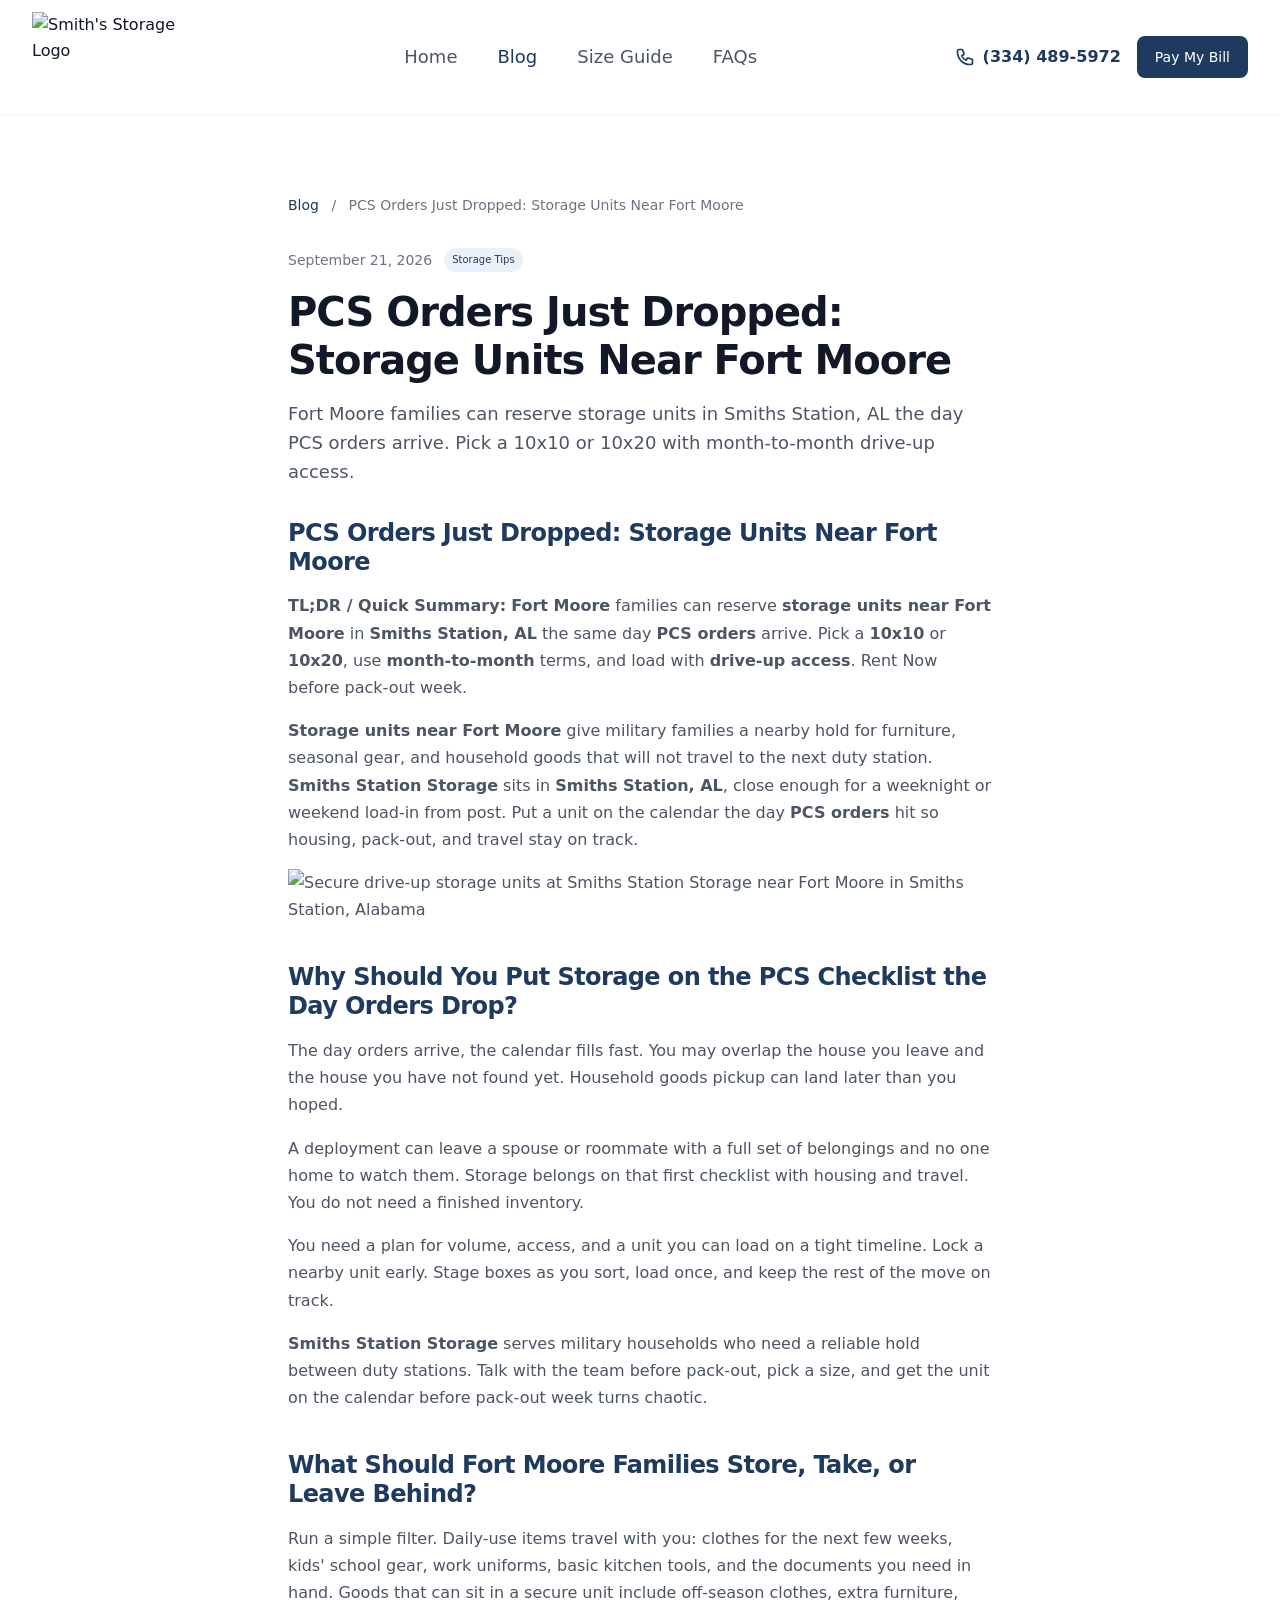
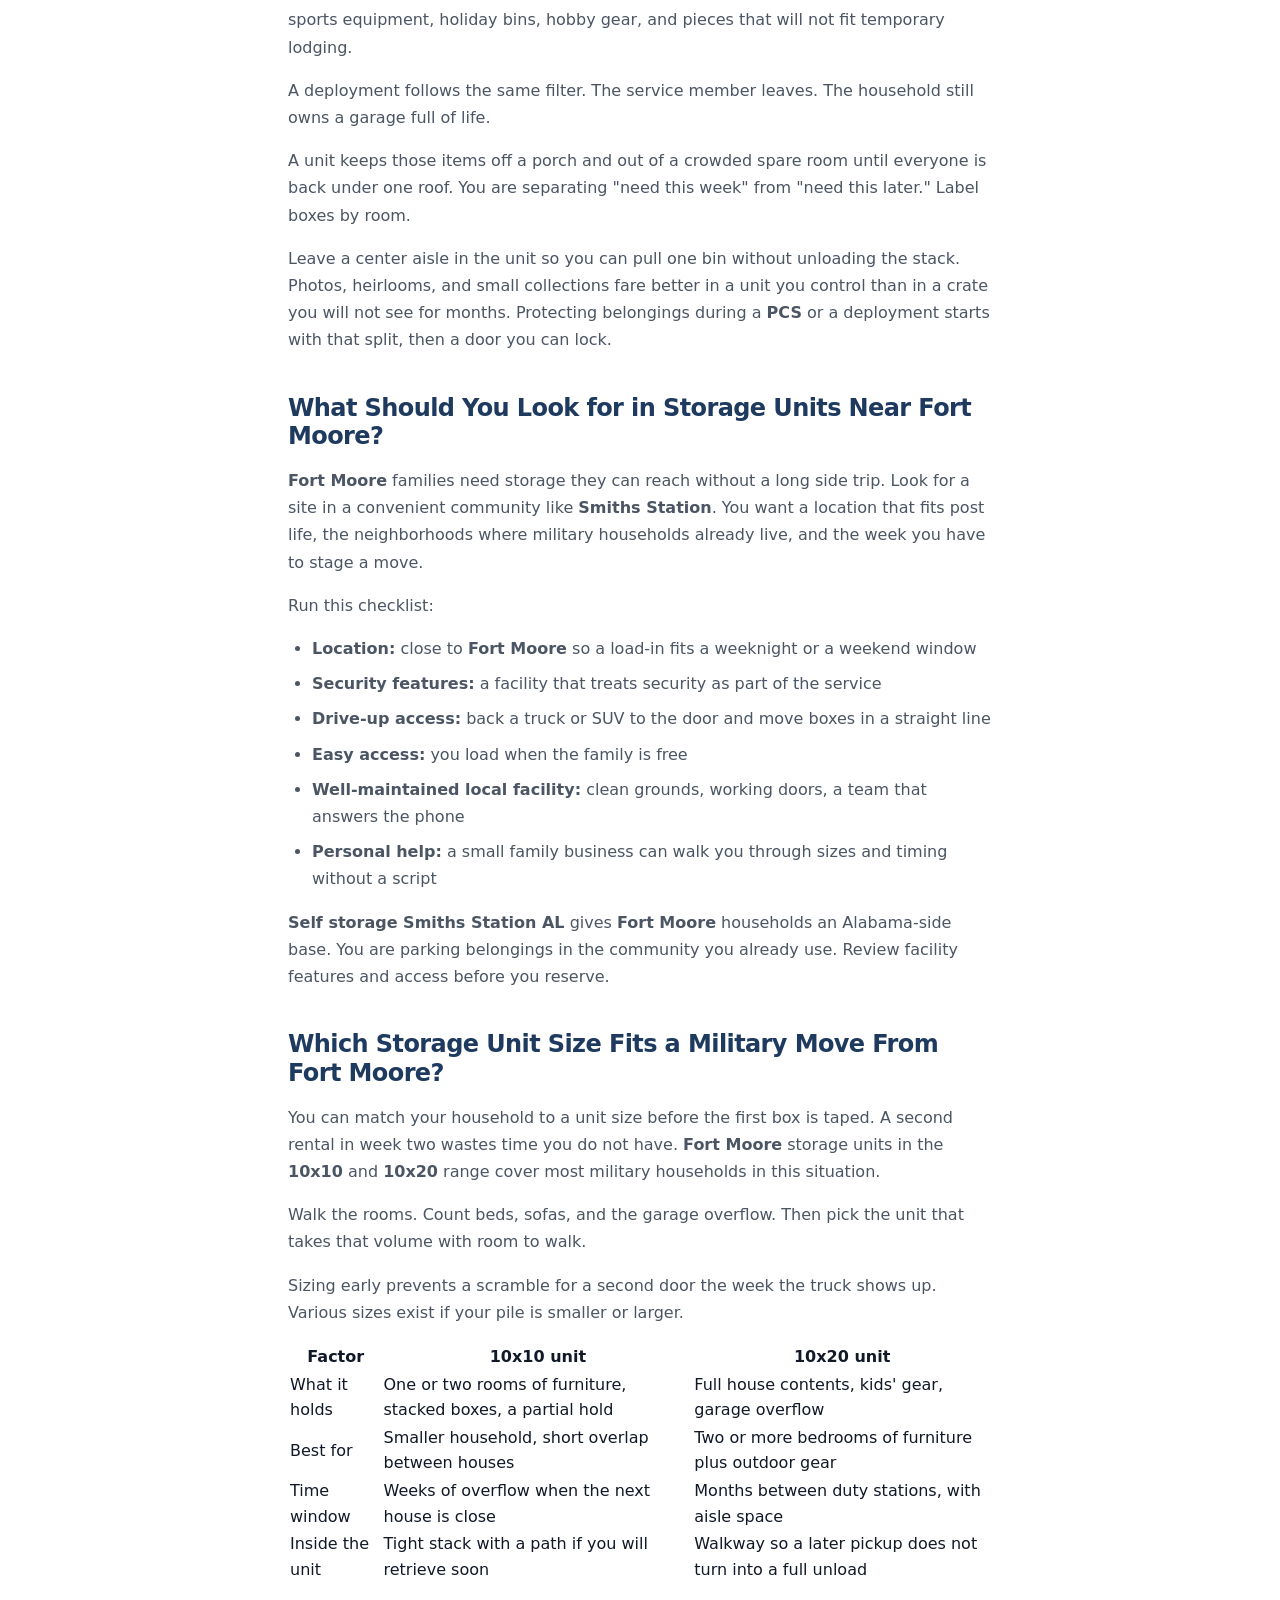
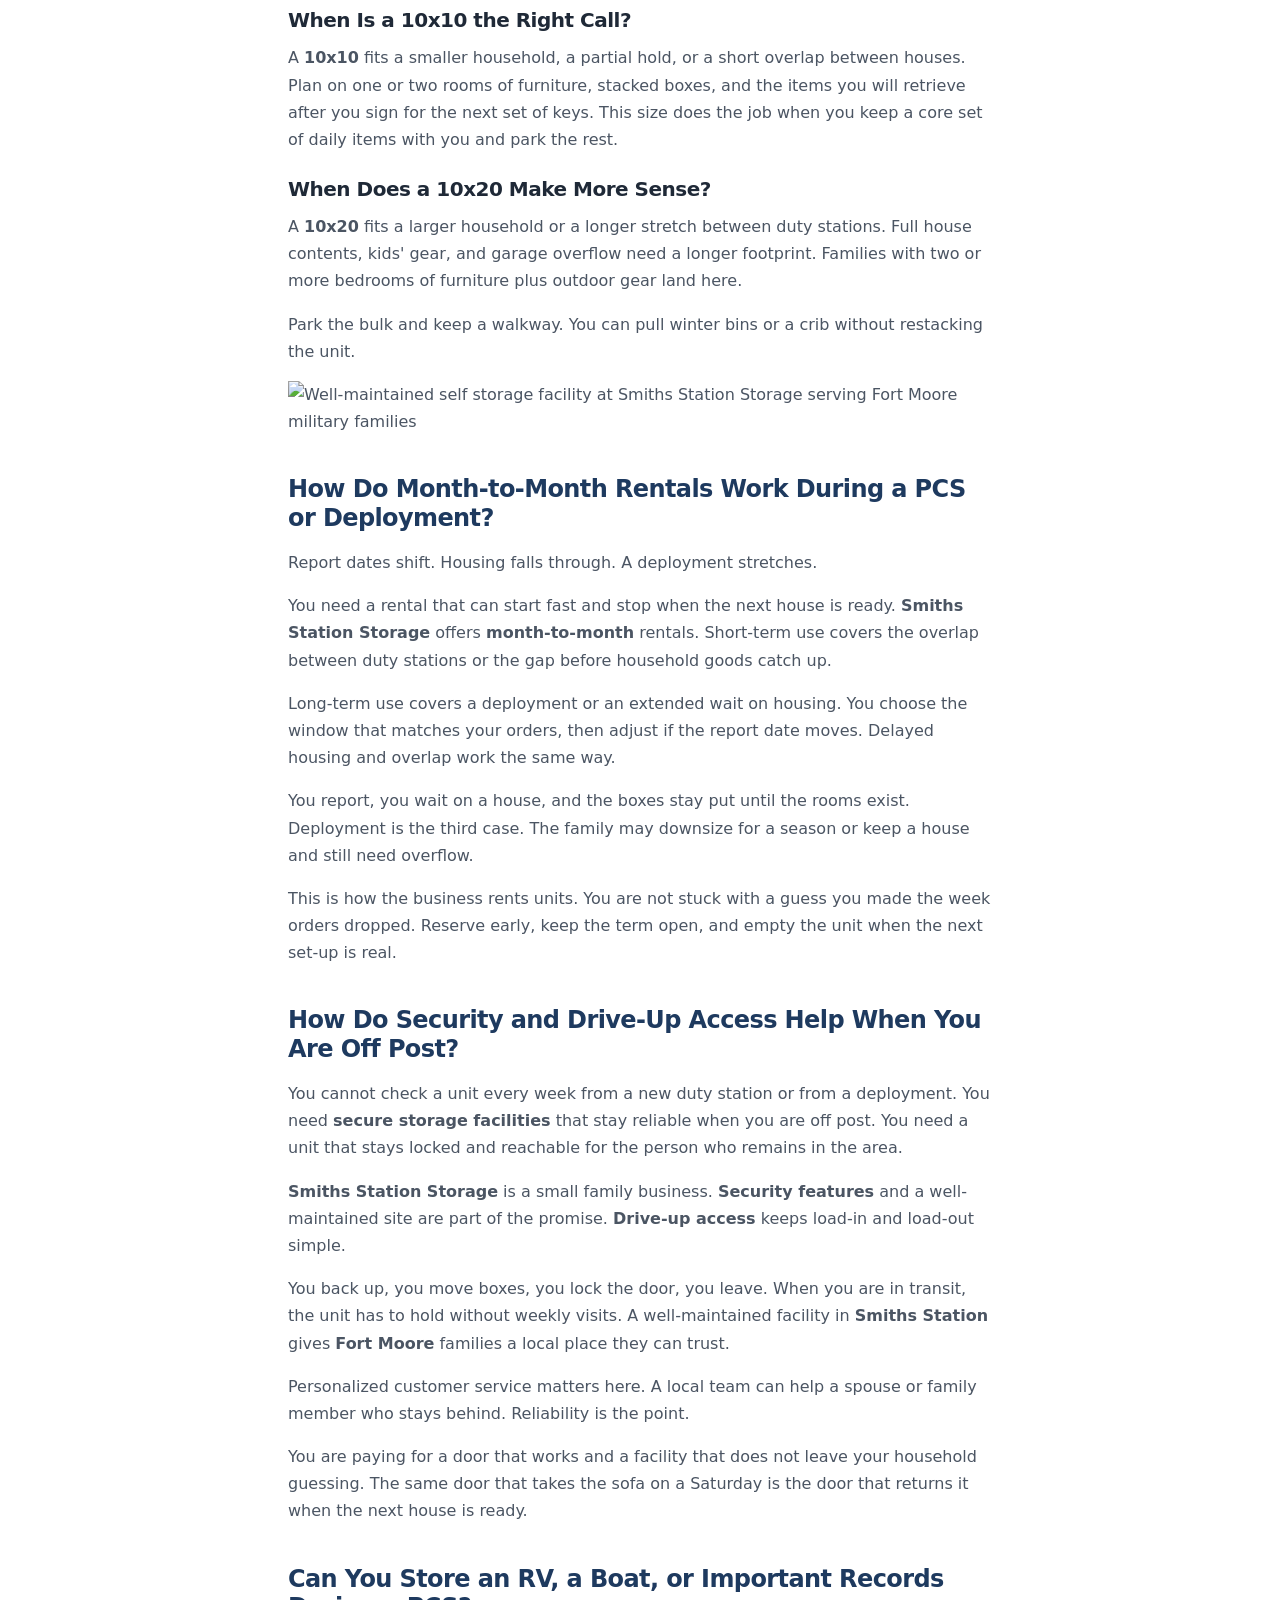
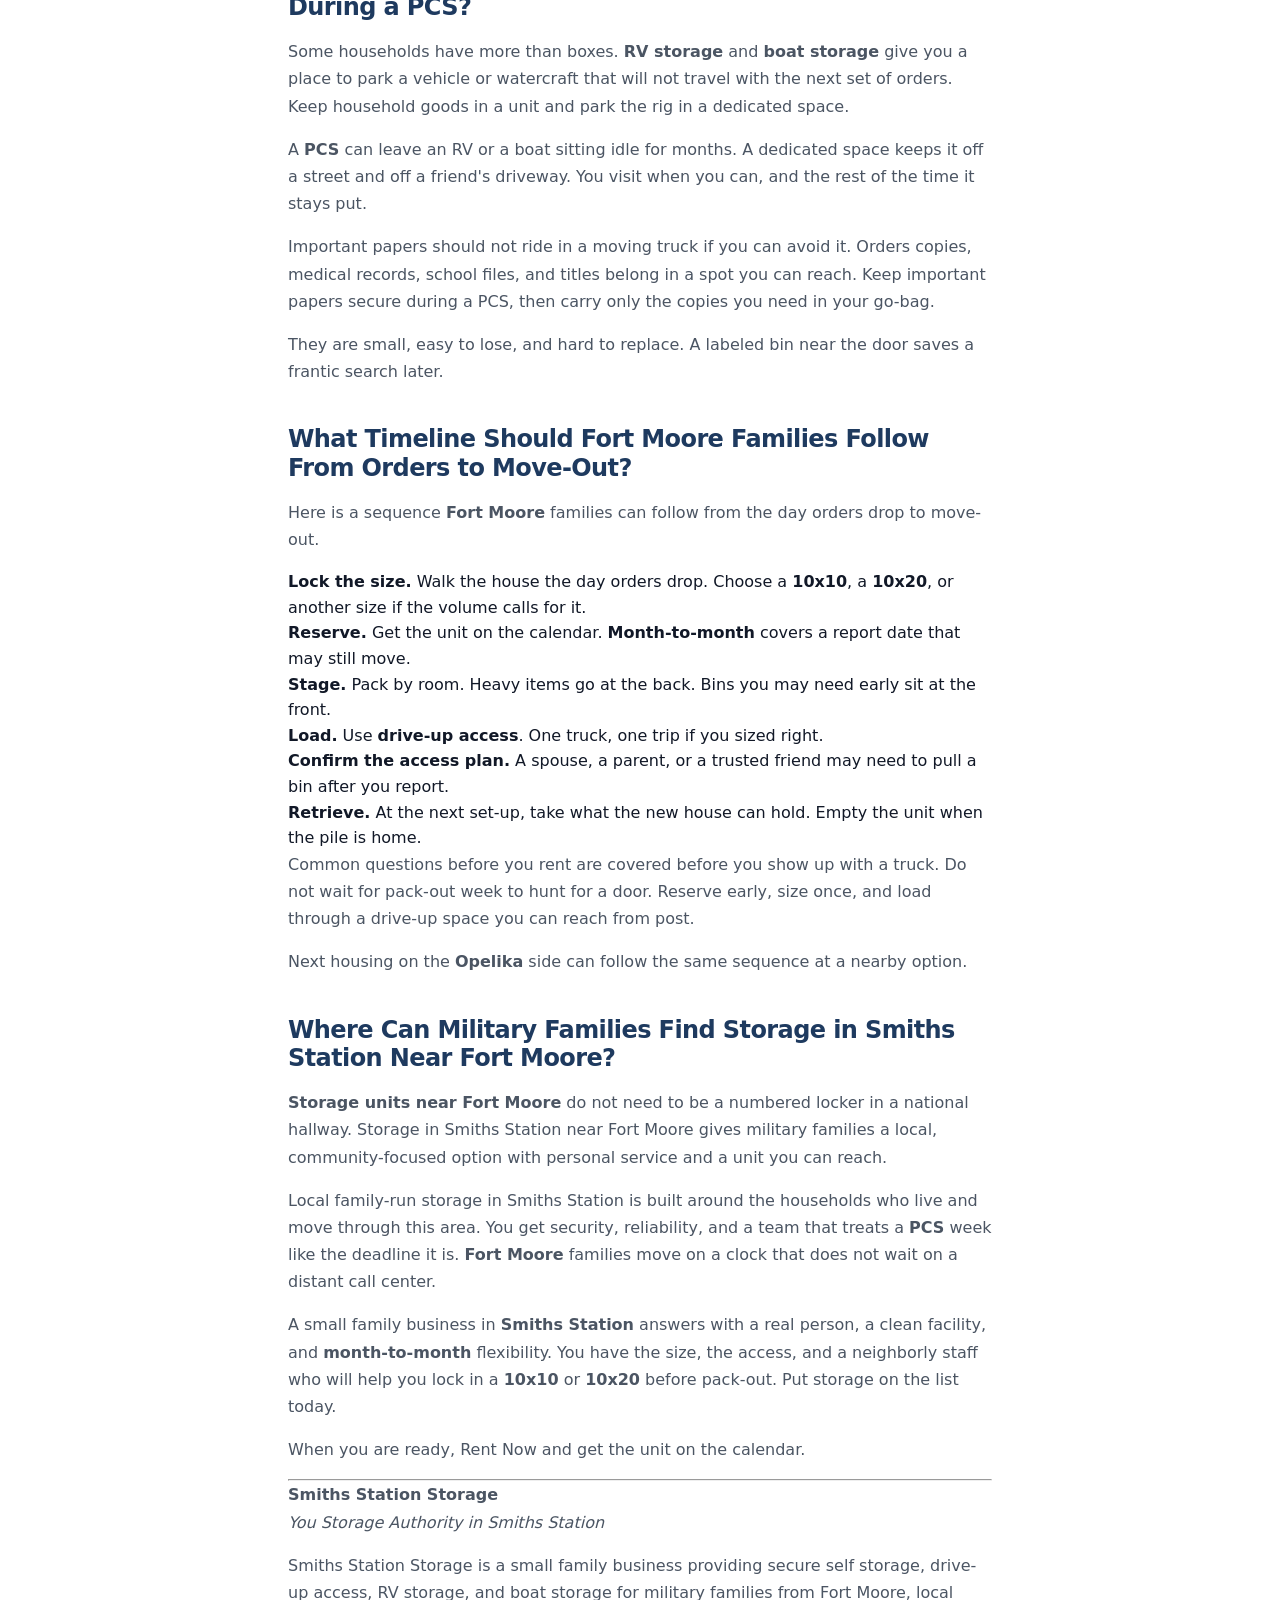
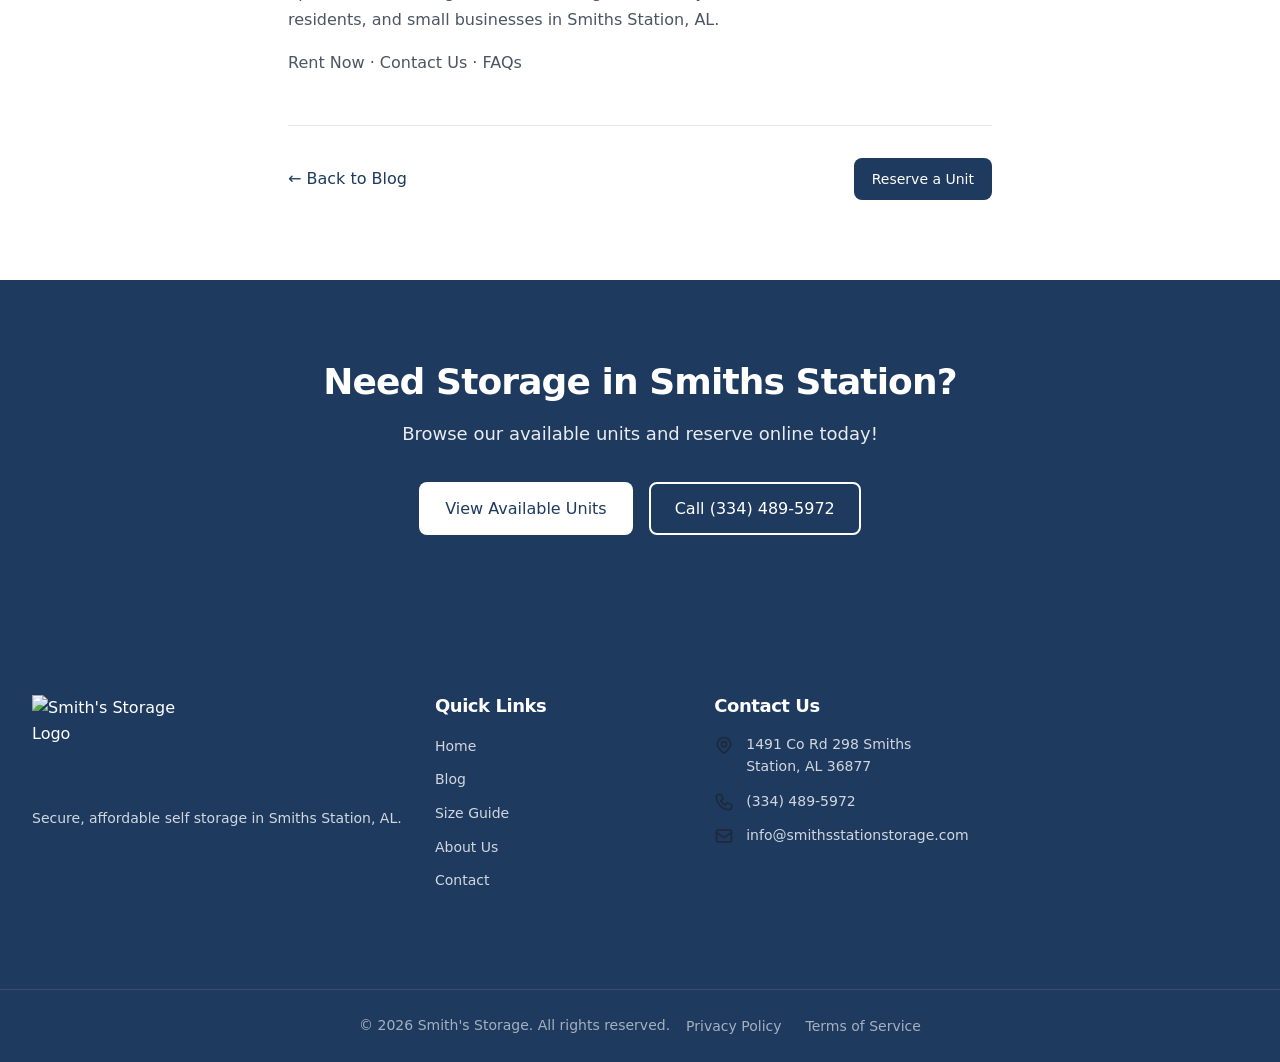
==== posts/2026-09-21-pcs-orders-storage-units-near-fort-moore.html @ 0e480446 "Add new post: PCS Orders Just Dropped: Storage Units Near Fort Moore" ====
<!DOCTYPE html>
<html lang="en">
<head>
  <meta charset="UTF-8">
  <meta name="viewport" content="width=device-width, initial-scale=1.0">

  <!-- Google Tag Manager -->
  <script>(function(w,d,s,l,i){w[l]=w[l]||[];w[l].push({'gtm.start':
  new Date().getTime(),event:'gtm.js'});var f=d.getElementsByTagName(s)[0],
  j=d.createElement(s),dl=l!='dataLayer'?'&l='+l:'';j.async=true;j.src=
  'https://www.googletagmanager.com/gtm.js?id='+i+dl;f.parentNode.insertBefore(j,f);
  })(window,document,'script','dataLayer','GTM-K75KJZG6');</script>

  <!-- SEO Meta Tags -->
  <!-- REPLACE: PCS Orders Just Dropped: Storage Units Near Fort Moore, POST_DATE, Fort Moore families can reserve storage units in Smiths Station, AL the day PCS orders arrive. Pick a 10x10 or 10x20 with month-to-month drive-up access., 2026-09-21-pcs-orders-storage-units-near-fort-moore -->
  <title>PCS Orders Just Dropped: Storage Units Near Fort Moore | Smith's Storage Blog</title>
  <meta name="description" content="Fort Moore families can reserve storage units in Smiths Station, AL the day PCS orders arrive. Pick a 10x10 or 10x20 with month-to-month drive-up access.">
  <meta name="robots" content="index, follow">
  <link rel="canonical" href="https://blog.smithsstationstorage.com/posts/2026-09-21-pcs-orders-storage-units-near-fort-moore.html">

  <!-- Open Graph -->
  <meta property="og:title" content="PCS Orders Just Dropped: Storage Units Near Fort Moore | Smith's Storage Blog">
  <meta property="og:description" content="Fort Moore families can reserve storage units in Smiths Station, AL the day PCS orders arrive. Pick a 10x10 or 10x20 with month-to-month drive-up access.">
  <meta property="og:image" content="https://smithsstationstorage.com/images/logo.webp">
  <meta property="og:url" content="https://blog.smithsstationstorage.com/posts/2026-09-21-pcs-orders-storage-units-near-fort-moore.html">
  <meta property="og:type" content="article">
  <meta property="article:published_time" content="2026-09-21">

  <!-- RSS Feed -->
  <link rel="alternate" type="application/rss+xml" title="Smith's Storage Blog" href="/rss.xml">

  <!-- Favicon -->
  <link rel="icon" type="image/png" href="https://smithsstationstorage.com/images/logo.webp">

  <!-- Stylesheet -->
  <link rel="stylesheet" href="/css/styles.css">

  <!-- Article Schema -->
  <script type="application/ld+json">
  {
    "@context": "https://schema.org",
    "@type": "BlogPosting",
    "headline": "PCS Orders Just Dropped: Storage Units Near Fort Moore",
    "description": "Fort Moore families can reserve storage units in Smiths Station, AL the day PCS orders arrive. Pick a 10x10 or 10x20 with month-to-month drive-up access.",
    "datePublished": "2026-09-21",
    "author": {
      "@type": "Organization",
      "name": "Smith's Storage"
    },
    "publisher": {
      "@type": "Organization",
      "name": "Smith's Storage",
      "logo": {
        "@type": "ImageObject",
        "url": "https://smithsstationstorage.com/images/logo.webp"
      }
    },
    "mainEntityOfPage": {
      "@type": "WebPage",
      "@id": "https://blog.smithsstationstorage.com/posts/2026-09-21-pcs-orders-storage-units-near-fort-moore.html"
    }
  }
  </script>
</head>
<body>
<!-- Google Tag Manager (noscript) -->
<noscript><iframe src="https://www.googletagmanager.com/ns.html?id=GTM-K75KJZG6" height="0" width="0" style="display:none;visibility:hidden"></iframe></noscript>

<!-- HEADER -->
<header class="wss-header">
  <nav class="wss-container">
    <div class="wss-header__inner">
      <a href="https://smithsstationstorage.com/"><img src="https://smithsstationstorage.com/images/logo.webp" alt="Smith's Storage Logo" class="wss-header__logo" width="200" height="103"></a>
      <div class="wss-header__nav">
        <a href="https://smithsstationstorage.com/" class="wss-header__nav-link">Home</a>
        <a href="/" class="wss-header__nav-link wss-header__nav-link--active">Blog</a>
        <a href="https://smithsstationstorage.com/size-guide.html" class="wss-header__nav-link">Size Guide</a>
        <a href="https://smithsstationstorage.com/faqs.html" class="wss-header__nav-link">FAQs</a>
      </div>
      <div class="wss-header__actions">
        <a href="tel:13344895972" class="wss-header__phone">
          <svg class="wss-header__phone-icon" fill="none" stroke="currentColor" viewBox="0 0 24 24"><path stroke-linecap="round" stroke-linejoin="round" stroke-width="2" d="M3 5a2 2 0 012-2h3.28a1 1 0 01.948.684l1.498 4.493a1 1 0 01-.502 1.21l-2.257 1.13a11.042 11.042 0 005.516 5.516l1.13-2.257a1 1 0 011.21-.502l4.493 1.498a1 1 0 01.684.949V19a2 2 0 01-2 2h-1C9.716 21 3 14.284 3 6V5z"/></svg>
          <span class="wss-header__phone-text">(334) 489-5972</span>
        </a>
        <a href="https://rental-center.storedge.com/?companyId=405c01c2-7dac-4c7d-843f-357634918b9c&facilityId=3e8d7edc-9e44-4110-b286-3bd07c18e074#/login" target="_blank" rel="noopener noreferrer" class="wss-btn wss-btn--primary wss-btn--sm">Pay My Bill</a>
        <button type="button" class="wss-header__menu-toggle" aria-label="Open menu" data-menu-toggle>
          <svg class="wss-header__menu-icon" fill="none" stroke="currentColor" viewBox="0 0 24 24"><path stroke-linecap="round" stroke-linejoin="round" stroke-width="2" d="M4 6h16M4 12h16M4 18h16"/></svg>
        </button>
      </div>
    </div>
    <div class="wss-header__mobile-menu" id="mobile-menu">
      <div class="wss-header__mobile-nav">
        <a href="https://smithsstationstorage.com/" class="wss-header__mobile-link">Home</a>
        <a href="/" class="wss-header__mobile-link wss-header__mobile-link--active">Blog</a>
        <a href="https://smithsstationstorage.com/size-guide.html" class="wss-header__mobile-link">Size Guide</a>
        <a href="https://smithsstationstorage.com/faqs.html" class="wss-header__mobile-link">FAQs</a>
      </div>
    </div>
  </nav>
</header>

<main>
  <!-- BLOG POST -->
  <article class="wss-section wss-section--white">
    <div class="wss-container" style="max-width: 48rem;">

      <!-- Breadcrumb -->
      <nav style="margin-bottom: 2rem; font-size: var(--wss-text-sm); color: var(--wss-gray-500);">
        <a href="/" style="color: var(--wss-primary); text-decoration: none;">Blog</a>
        <span style="margin: 0 0.5rem;">/</span>
        <span>PCS Orders Just Dropped: Storage Units Near Fort Moore</span>
      </nav>

      <!-- Post Header -->
      <header style="margin-bottom: 2rem;">
        <div style="display: flex; align-items: center; gap: 0.75rem; margin-bottom: 1rem;">
          <time datetime="2026-09-21" style="font-size: var(--wss-text-sm); color: var(--wss-gray-500);">September 21, 2026</time>
          <span style="font-size: 0.625rem; background: var(--wss-primary-50); color: var(--wss-primary); padding: 0.25rem 0.5rem; border-radius: 9999px; font-weight: 500;">Storage Tips</span>
        </div>
        <h1 style="font-size: clamp(1.75rem, 4vw, 2.5rem); font-weight: 700; line-height: 1.2; margin-bottom: 1rem;">PCS Orders Just Dropped: Storage Units Near Fort Moore</h1>
        <p style="font-size: var(--wss-text-lg); color: var(--wss-gray-600); line-height: 1.6;">Fort Moore families can reserve storage units in Smiths Station, AL the day PCS orders arrive. Pick a 10x10 or 10x20 with month-to-month drive-up access.</p>
      </header>

      <!-- Post Content -->
      <div class="wss-legal-content">
        <h2 id="pcs-orders-just-dropped-storage-units-near-fort-moore">PCS Orders Just Dropped: Storage Units Near Fort Moore</h2>
<blockquote>
<p><strong>TL;DR / Quick Summary:</strong> <strong>Fort Moore</strong> families can reserve <strong>storage units near Fort Moore</strong> in <strong>Smiths Station, AL</strong> the same day <strong>PCS orders</strong> arrive. Pick a <strong>10x10</strong> or <strong>10x20</strong>, use <strong>month-to-month</strong> terms, and load with <strong>drive-up access</strong>. <a href="https://smithsstationstorage.com/">Rent Now</a> before pack-out week.</p>
</blockquote>
<p><strong>Storage units near Fort Moore</strong> give military families a nearby hold for furniture, seasonal gear, and household goods that will not travel to the next duty station. <strong><a href="https://smithsstationstorage.com/">Smiths Station Storage</a></strong> sits in <strong>Smiths Station, AL</strong>, close enough for a weeknight or weekend load-in from post. Put a unit on the calendar the day <strong>PCS orders</strong> hit so housing, pack-out, and travel stay on track.</p>
<p><img alt="Secure drive-up storage units at Smiths Station Storage near Fort Moore in Smiths Station, Alabama" src="https://bvhphayjhdpbkckrevai.supabase.co/storage/v1/object/public/facility-photos-smith-station-storage/bf19835c-6b0a-4a61-bc74-0463f88d26f0.jpg" /></p>
<h2 id="why-should-you-put-storage-on-the-pcs-checklist-the-day-orders-drop">Why Should You Put Storage on the PCS Checklist the Day Orders Drop?</h2>
<p>The day orders arrive, the calendar fills fast. You may overlap the house you leave and the house you have not found yet. Household goods pickup can land later than you hoped.</p>
<p>A deployment can leave a spouse or roommate with a full set of belongings and no one home to watch them. Storage belongs on that first checklist with housing and travel. You do not need a finished inventory.</p>
<p>You need a plan for volume, access, and a unit you can load on a tight timeline. Lock a nearby unit early. Stage boxes as you sort, load once, and keep the rest of the move on track.</p>
<p><strong>Smiths Station Storage</strong> serves military households who need a reliable hold between duty stations. <a href="https://smithsstationstorage.com/contact">Talk with the team before pack-out</a>, pick a size, and get the unit on the calendar before pack-out week turns chaotic.</p>
<h2 id="what-should-fort-moore-families-store-take-or-leave-behind">What Should Fort Moore Families Store, Take, or Leave Behind?</h2>
<p>Run a simple filter. Daily-use items travel with you: clothes for the next few weeks, kids' school gear, work uniforms, basic kitchen tools, and the documents you need in hand. Goods that can sit in a secure unit include off-season clothes, extra furniture, sports equipment, holiday bins, hobby gear, and pieces that will not fit temporary lodging.</p>
<p>A deployment follows the same filter. The service member leaves. The household still owns a garage full of life.</p>
<p>A unit keeps those items off a porch and out of a crowded spare room until everyone is back under one roof. You are separating "need this week" from "need this later." Label boxes by room.</p>
<p>Leave a center aisle in the unit so you can pull one bin without unloading the stack. Photos, heirlooms, and small collections fare better in a unit you control than in a crate you will not see for months. Protecting belongings during a <strong>PCS</strong> or a deployment starts with that split, then a door you can lock.</p>
<h2 id="what-should-you-look-for-in-storage-units-near-fort-moore">What Should You Look for in Storage Units Near Fort Moore?</h2>
<p><strong>Fort Moore</strong> families need storage they can reach without a long side trip. Look for a site in a convenient community like <strong>Smiths Station</strong>. You want a location that fits post life, the neighborhoods where military households already live, and the week you have to stage a move.</p>
<p>Run this checklist:</p>
<ul>
<li><strong>Location:</strong> close to <strong>Fort Moore</strong> so a load-in fits a weeknight or a weekend window</li>
<li><strong>Security features:</strong> a facility that treats security as part of the service</li>
<li><strong>Drive-up access:</strong> back a truck or SUV to the door and move boxes in a straight line</li>
<li><strong>Easy access:</strong> you load when the family is free</li>
<li><strong>Well-maintained local facility:</strong> clean grounds, working doors, a team that answers the phone</li>
<li><strong>Personal help:</strong> a small family business can walk you through sizes and timing without a script</li>
</ul>
<p><strong><a href="https://smithsstationstorage.com/locations/smiths-station">Self storage Smiths Station AL</a></strong> gives <strong>Fort Moore</strong> households an Alabama-side base. You are parking belongings in the community you already use. Review <a href="https://smithsstationstorage.com/services/self-storage-facility">facility features and access</a> before you reserve.</p>
<h2 id="which-storage-unit-size-fits-a-military-move-from-fort-moore">Which Storage Unit Size Fits a Military Move From Fort Moore?</h2>
<p>You can <a href="https://smithsstationstorage.com/size-guide">match your household to a unit size</a> before the first box is taped. A second rental in week two wastes time you do not have. <strong>Fort Moore</strong> storage units in the <strong>10x10</strong> and <strong>10x20</strong> range cover most military households in this situation.</p>
<p>Walk the rooms. Count beds, sofas, and the garage overflow. Then pick the unit that takes that volume with room to walk.</p>
<p>Sizing early prevents a scramble for a second door the week the truck shows up. Various sizes exist if your pile is smaller or larger.</p>
<table>
<thead>
<tr>
<th>Factor</th>
<th><strong>10x10</strong> unit</th>
<th><strong>10x20</strong> unit</th>
</tr>
</thead>
<tbody>
<tr>
<td>What it holds</td>
<td>One or two rooms of furniture, stacked boxes, a partial hold</td>
<td>Full house contents, kids' gear, garage overflow</td>
</tr>
<tr>
<td>Best for</td>
<td>Smaller household, short overlap between houses</td>
<td>Two or more bedrooms of furniture plus outdoor gear</td>
</tr>
<tr>
<td>Time window</td>
<td>Weeks of overflow when the next house is close</td>
<td>Months between duty stations, with aisle space</td>
</tr>
<tr>
<td>Inside the unit</td>
<td>Tight stack with a path if you will retrieve soon</td>
<td>Walkway so a later pickup does not turn into a full unload</td>
</tr>
</tbody>
</table>
<h3 id="when-is-a-10x10-the-right-call">When Is a 10x10 the Right Call?</h3>
<p>A <strong>10x10</strong> fits a smaller household, a partial hold, or a short overlap between houses. Plan on one or two rooms of furniture, stacked boxes, and the items you will retrieve after you sign for the next set of keys. This size does the job when you keep a core set of daily items with you and park the rest.</p>
<h3 id="when-does-a-10x20-make-more-sense">When Does a 10x20 Make More Sense?</h3>
<p>A <strong>10x20</strong> fits a larger household or a longer stretch between duty stations. Full house contents, kids' gear, and garage overflow need a longer footprint. Families with two or more bedrooms of furniture plus outdoor gear land here.</p>
<p>Park the bulk and keep a walkway. You can pull winter bins or a crib without restacking the unit.</p>
<p><img alt="Well-maintained self storage facility at Smiths Station Storage serving Fort Moore military families" src="https://bvhphayjhdpbkckrevai.supabase.co/storage/v1/object/public/facility-photos-smith-station-storage/7e816da8-8fed-4836-ba08-ea1d1bbc0251.jpg" /></p>
<h2 id="how-do-month-to-month-rentals-work-during-a-pcs-or-deployment">How Do Month-to-Month Rentals Work During a PCS or Deployment?</h2>
<p>Report dates shift. Housing falls through. A deployment stretches.</p>
<p>You need a rental that can start fast and stop when the next house is ready. <strong>Smiths Station Storage</strong> offers <strong>month-to-month</strong> rentals. Short-term use covers the overlap between duty stations or the gap before household goods catch up.</p>
<p>Long-term use covers a deployment or an extended wait on housing. You choose the window that matches your orders, then adjust if the report date moves. Delayed housing and overlap work the same way.</p>
<p>You report, you wait on a house, and the boxes stay put until the rooms exist. Deployment is the third case. The family may downsize for a season or keep a house and still need overflow.</p>
<p>This is how the business rents units. You are not stuck with a guess you made the week orders dropped. Reserve early, keep the term open, and empty the unit when the next set-up is real.</p>
<h2 id="how-do-security-and-drive-up-access-help-when-you-are-off-post">How Do Security and Drive-Up Access Help When You Are Off Post?</h2>
<p>You cannot check a unit every week from a new duty station or from a deployment. You need <strong><a href="https://smithsstationstorage.com/services/storage-facility">secure storage facilities</a></strong> that stay reliable when you are off post. You need a unit that stays locked and reachable for the person who remains in the area.</p>
<p><strong>Smiths Station Storage</strong> is a small family business. <strong>Security features</strong> and a well-maintained site are part of the promise. <strong>Drive-up access</strong> keeps load-in and load-out simple.</p>
<p>You back up, you move boxes, you lock the door, you leave. When you are in transit, the unit has to hold without weekly visits. A well-maintained facility in <strong>Smiths Station</strong> gives <strong>Fort Moore</strong> families a local place they can trust.</p>
<p>Personalized customer service matters here. A local team can help a spouse or family member who stays behind. Reliability is the point.</p>
<p>You are paying for a door that works and a facility that does not leave your household guessing. The same door that takes the sofa on a Saturday is the door that returns it when the next house is ready.</p>
<h2 id="can-you-store-an-rv-a-boat-or-important-records-during-a-pcs">Can You Store an RV, a Boat, or Important Records During a PCS?</h2>
<p>Some households have more than boxes. <strong><a href="https://smithsstationstorage.com/services/storage-facility">RV storage</a></strong> and <strong><a href="https://smithsstationstorage.com/services/self-storage-facility">boat storage</a></strong> give you a place to park a vehicle or watercraft that will not travel with the next set of orders. Keep household goods in a unit and park the rig in a dedicated space.</p>
<p>A <strong>PCS</strong> can leave an RV or a boat sitting idle for months. A dedicated space keeps it off a street and off a friend's driveway. You visit when you can, and the rest of the time it stays put.</p>
<p>Important papers should not ride in a moving truck if you can avoid it. Orders copies, medical records, school files, and titles belong in a spot you can reach. <a href="https://smithsstationstorage.com/services/record-storage">Keep important papers secure during a PCS</a>, then carry only the copies you need in your go-bag.</p>
<p>They are small, easy to lose, and hard to replace. A labeled bin near the door saves a frantic search later.</p>
<h2 id="what-timeline-should-fort-moore-families-follow-from-orders-to-move-out">What Timeline Should Fort Moore Families Follow From Orders to Move-Out?</h2>
<p>Here is a sequence <strong>Fort Moore</strong> families can follow from the day orders drop to move-out.</p>
<ol>
<li><strong>Lock the size.</strong> Walk the house the day orders drop. Choose a <strong>10x10</strong>, a <strong>10x20</strong>, or another size if the volume calls for it.</li>
<li><strong>Reserve.</strong> Get the unit on the calendar. <strong>Month-to-month</strong> covers a report date that may still move.</li>
<li><strong>Stage.</strong> Pack by room. Heavy items go at the back. Bins you may need early sit at the front.</li>
<li><strong>Load.</strong> Use <strong>drive-up access</strong>. One truck, one trip if you sized right.</li>
<li><strong>Confirm the access plan.</strong> A spouse, a parent, or a trusted friend may need to pull a bin after you report.</li>
<li><strong>Retrieve.</strong> At the next set-up, take what the new house can hold. Empty the unit when the pile is home.</li>
</ol>
<p><a href="https://smithsstationstorage.com/faqs">Common questions before you rent</a> are covered before you show up with a truck. Do not wait for pack-out week to hunt for a door. Reserve early, size once, and load through a drive-up space you can reach from post.</p>
<p>Next housing on the <strong>Opelika</strong> side can follow <a href="https://smithsstationstorage.com/locations/opelika">the same sequence at a nearby option</a>.</p>
<h2 id="where-can-military-families-find-storage-in-smiths-station-near-fort-moore">Where Can Military Families Find Storage in Smiths Station Near Fort Moore?</h2>
<p><strong>Storage units near Fort Moore</strong> do not need to be a numbered locker in a national hallway. <a href="https://smithsstationstorage.com/locations/smiths-station">Storage in Smiths Station near Fort Moore</a> gives military families a local, community-focused option with personal service and a unit you can reach.</p>
<p><a href="https://smithsstationstorage.com/about">Local family-run storage in Smiths Station</a> is built around the households who live and move through this area. You get security, reliability, and a team that treats a <strong>PCS</strong> week like the deadline it is. <strong>Fort Moore</strong> families move on a clock that does not wait on a distant call center.</p>
<p>A small family business in <strong>Smiths Station</strong> answers with a real person, a clean facility, and <strong>month-to-month</strong> flexibility. You have the size, the access, and a neighborly staff who will help you lock in a <strong>10x10</strong> or <strong>10x20</strong> before pack-out. Put storage on the list today.</p>
<p>When you are ready, <a href="https://smithsstationstorage.com/">Rent Now</a> and get the unit on the calendar.</p>
<hr />
<div class="author-bio">
<p><strong>Smiths Station Storage</strong><br />
<em>You Storage Authority in Smiths Station</em></p>
<p>Smiths Station Storage is a small family business providing secure self storage, drive-up access, RV storage, and boat storage for military families from Fort Moore, local residents, and small businesses in Smiths Station, AL.</p>
<p><a href="https://smithsstationstorage.com/">Rent Now</a> · <a href="https://smithsstationstorage.com/contact">Contact Us</a> · <a href="https://smithsstationstorage.com/faqs">FAQs</a></p>
</div>
      </div>

      <!-- Post Footer -->
      <div style="margin-top: 3rem; padding-top: 2rem; border-top: 1px solid var(--wss-gray-200);">
        <div style="display: flex; flex-wrap: wrap; justify-content: space-between; align-items: center; gap: 1rem;">
          <a href="/" style="color: var(--wss-primary); text-decoration: none; font-weight: 500;">&larr; Back to Blog</a>
          <a href="https://smithsstationstorage.com/#choose-unit" class="wss-btn wss-btn--primary wss-btn--sm">Reserve a Unit</a>
        </div>
      </div>

    </div>
  </article>

  <!-- CTA SECTION -->
  <section class="wss-section wss-cta">
    <div class="wss-container">
      <h2 class="wss-cta__title">Need Storage in Smiths Station?</h2>
      <p class="wss-cta__description">Browse our available units and reserve online today!</p>
      <div class="wss-cta__buttons">
        <a href="https://smithsstationstorage.com/#choose-unit" class="wss-btn wss-btn--white">View Available Units</a>
        <a href="tel:13344895972" class="wss-btn wss-btn--outline-white">Call (334) 489-5972</a>
      </div>
    </div>
  </section>
</main>

<!-- FOOTER -->
<footer class="wss-footer">
  <div class="wss-container wss-footer__main">
    <div class="wss-footer__grid">
      <div class="wss-footer__column">
        <img src="https://smithsstationstorage.com/images/logo.webp" alt="Smith's Storage Logo" class="wss-footer__logo" width="200" height="103" loading="lazy">
        <p class="wss-footer__tagline">Secure, affordable self storage in Smiths Station, AL.</p>
      </div>
      <div class="wss-footer__column"><h3 class="wss-footer__heading">Quick Links</h3><ul class="wss-footer__nav"><li><a href="https://smithsstationstorage.com/" class="wss-footer__nav-link">Home</a></li><li><a href="/" class="wss-footer__nav-link">Blog</a></li><li><a href="https://smithsstationstorage.com/size-guide.html" class="wss-footer__nav-link">Size Guide</a></li><li><a href="https://smithsstationstorage.com/about.html" class="wss-footer__nav-link">About Us</a></li><li><a href="https://smithsstationstorage.com/contact.html" class="wss-footer__nav-link">Contact</a></li></ul></div>
      <div class="wss-footer__column"><h3 class="wss-footer__heading">Contact Us</h3><ul class="wss-footer__contact"><li class="wss-footer__contact-item"><svg class="wss-footer__contact-icon" fill="none" stroke="currentColor" viewBox="0 0 24 24"><path stroke-linecap="round" stroke-linejoin="round" stroke-width="2" d="M17.657 16.657L13.414 20.9a1.998 1.998 0 01-2.827 0l-4.244-4.243a8 8 0 1111.314 0z"/><path stroke-linecap="round" stroke-linejoin="round" stroke-width="2" d="M15 11a3 3 0 11-6 0 3 3 0 016 0z"/></svg><a href="https://maps.app.goo.gl/sVRZ5fAKHLisLEwT6" target="_blank" class="wss-footer__contact-link">1491 Co Rd 298 Smiths Station, AL 36877</a></li><li class="wss-footer__contact-item"><svg class="wss-footer__contact-icon" fill="none" stroke="currentColor" viewBox="0 0 24 24"><path stroke-linecap="round" stroke-linejoin="round" stroke-width="2" d="M3 5a2 2 0 012-2h3.28a1 1 0 01.948.684l1.498 4.493a1 1 0 01-.502 1.21l-2.257 1.13a11.042 11.042 0 005.516 5.516l1.13-2.257a1 1 0 011.21-.502l4.493 1.498a1 1 0 01.684.949V19a2 2 0 01-2 2h-1C9.716 21 3 14.284 3 6V5z"/></svg><a href="tel:13344895972" class="wss-footer__contact-link">(334) 489-5972</a></li><li class="wss-footer__contact-item"><svg class="wss-footer__contact-icon" fill="none" stroke="currentColor" viewBox="0 0 24 24"><path stroke-linecap="round" stroke-linejoin="round" stroke-width="2" d="M3 8l7.89 5.26a2 2 0 002.22 0L21 8M5 19h14a2 2 0 002-2V7a2 2 0 00-2-2H5a2 2 0 00-2 2v10a2 2 0 002 2z"/></svg><a href="mailto:info@smithsstationstorage.com" class="wss-footer__contact-link">info@smithsstationstorage.com</a></li></ul></div>
    </div>
  </div>
  <div class="wss-footer__bottom"><div class="wss-container wss-footer__bottom-inner"><p>&copy; 2026 Smith's Storage. All rights reserved.</p><div class="wss-footer__legal"><a href="https://smithsstationstorage.com/privacy.html" class="wss-footer__legal-link">Privacy Policy</a><a href="https://smithsstationstorage.com/terms.html" class="wss-footer__legal-link">Terms of Service</a></div></div></div>
</footer>

<script src="/js/main.js"></script>
</body>
</html>
---- css/styles.css ----
/* =============================================================================
   Winston Self Storage - Main Stylesheet
   Hybrid Tailwind-BEM Architecture
   ============================================================================= */

/* Google Fonts */
@import url('{{GOOGLE_FONTS_URL}}');

/* Design Tokens */
@import '_variables.css';

/* Base Styles & Reset */
@import '_base.css';

/* Layout Patterns */
@import '_layouts.css';

/* BEM Components */
@import '_components.css';
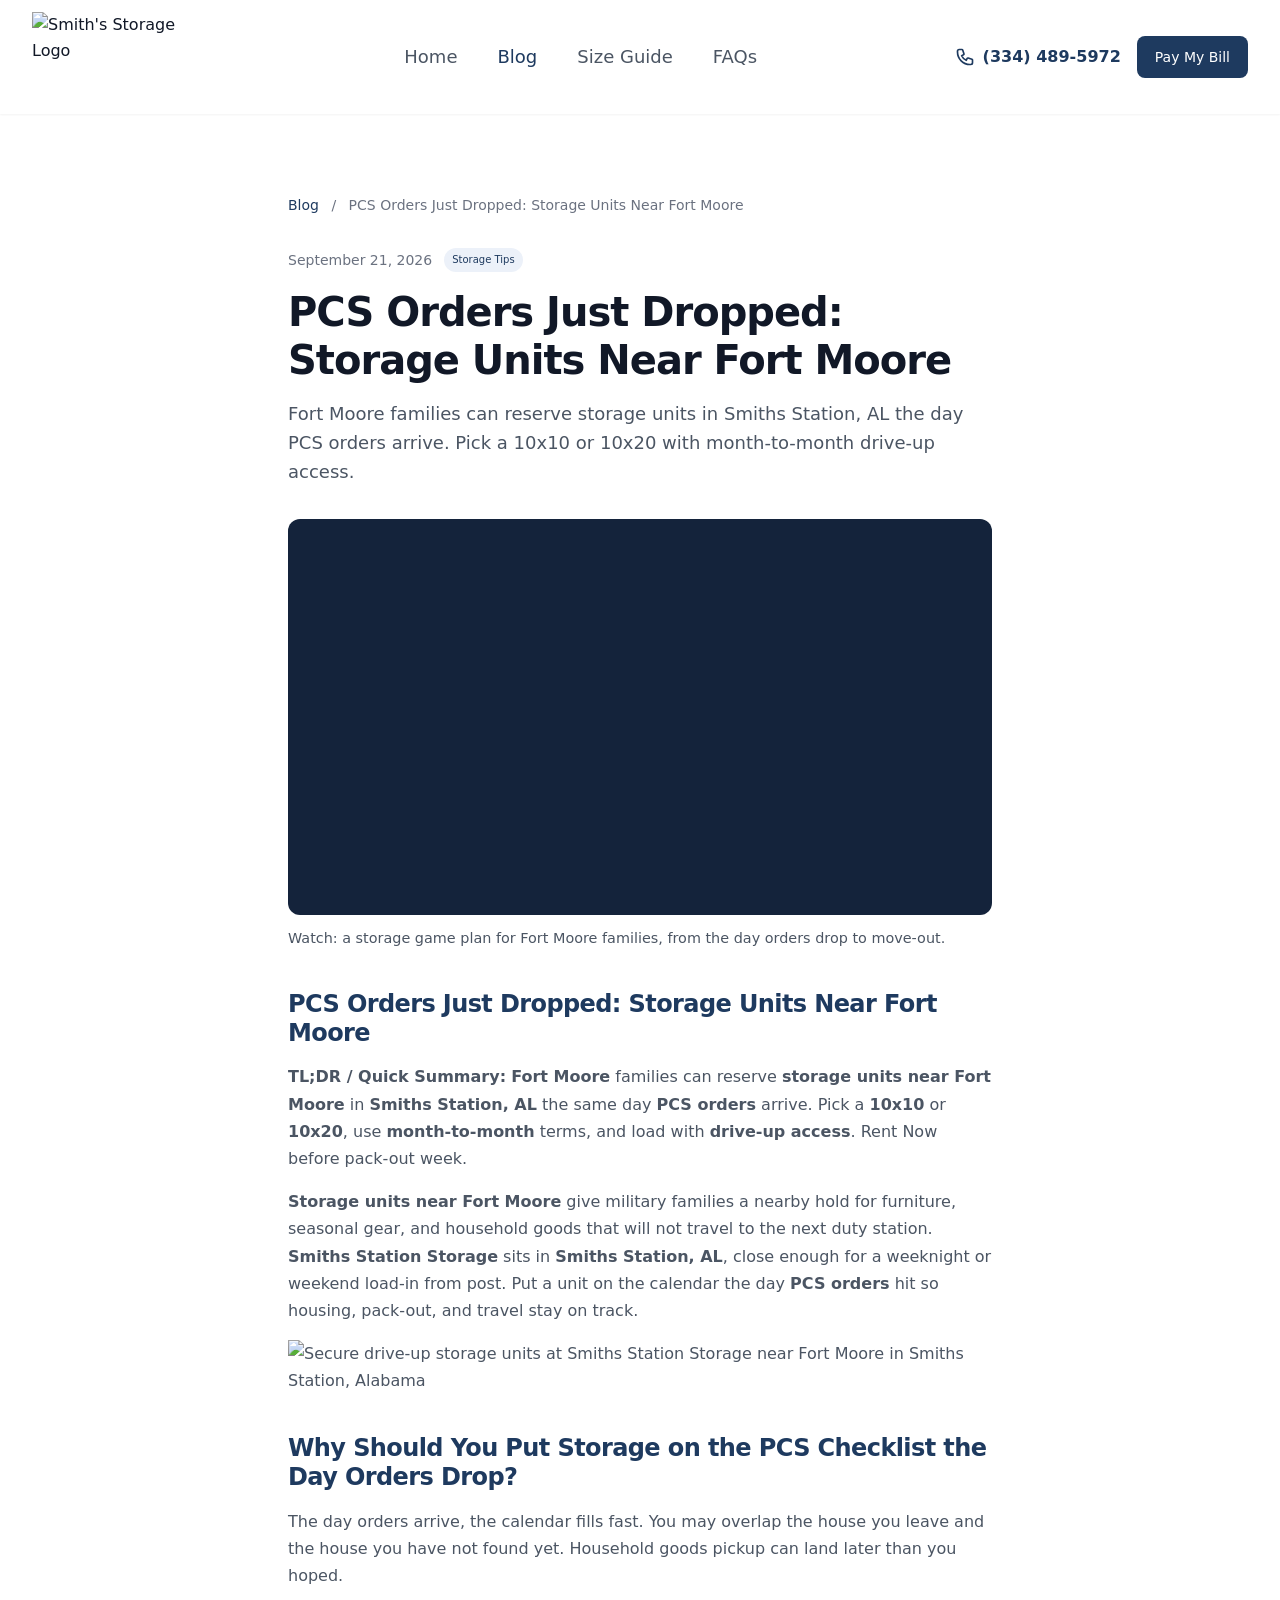
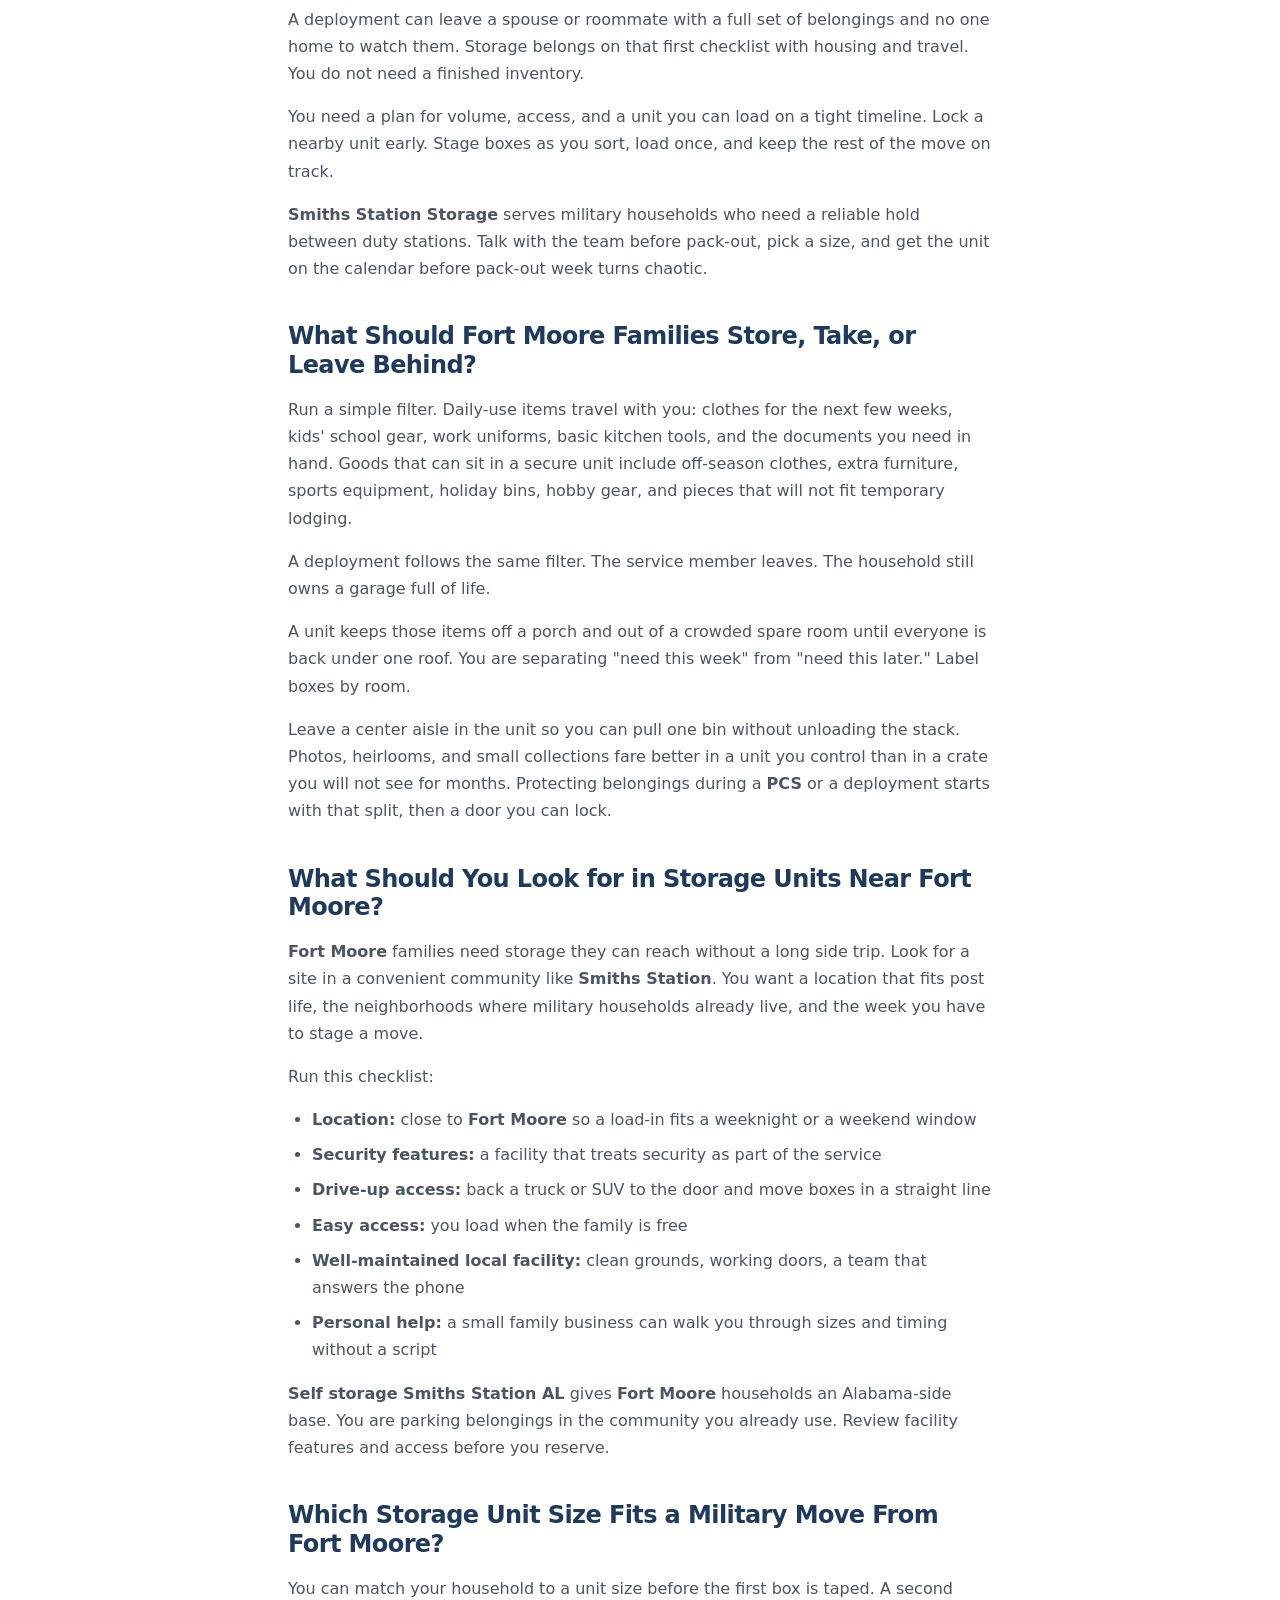
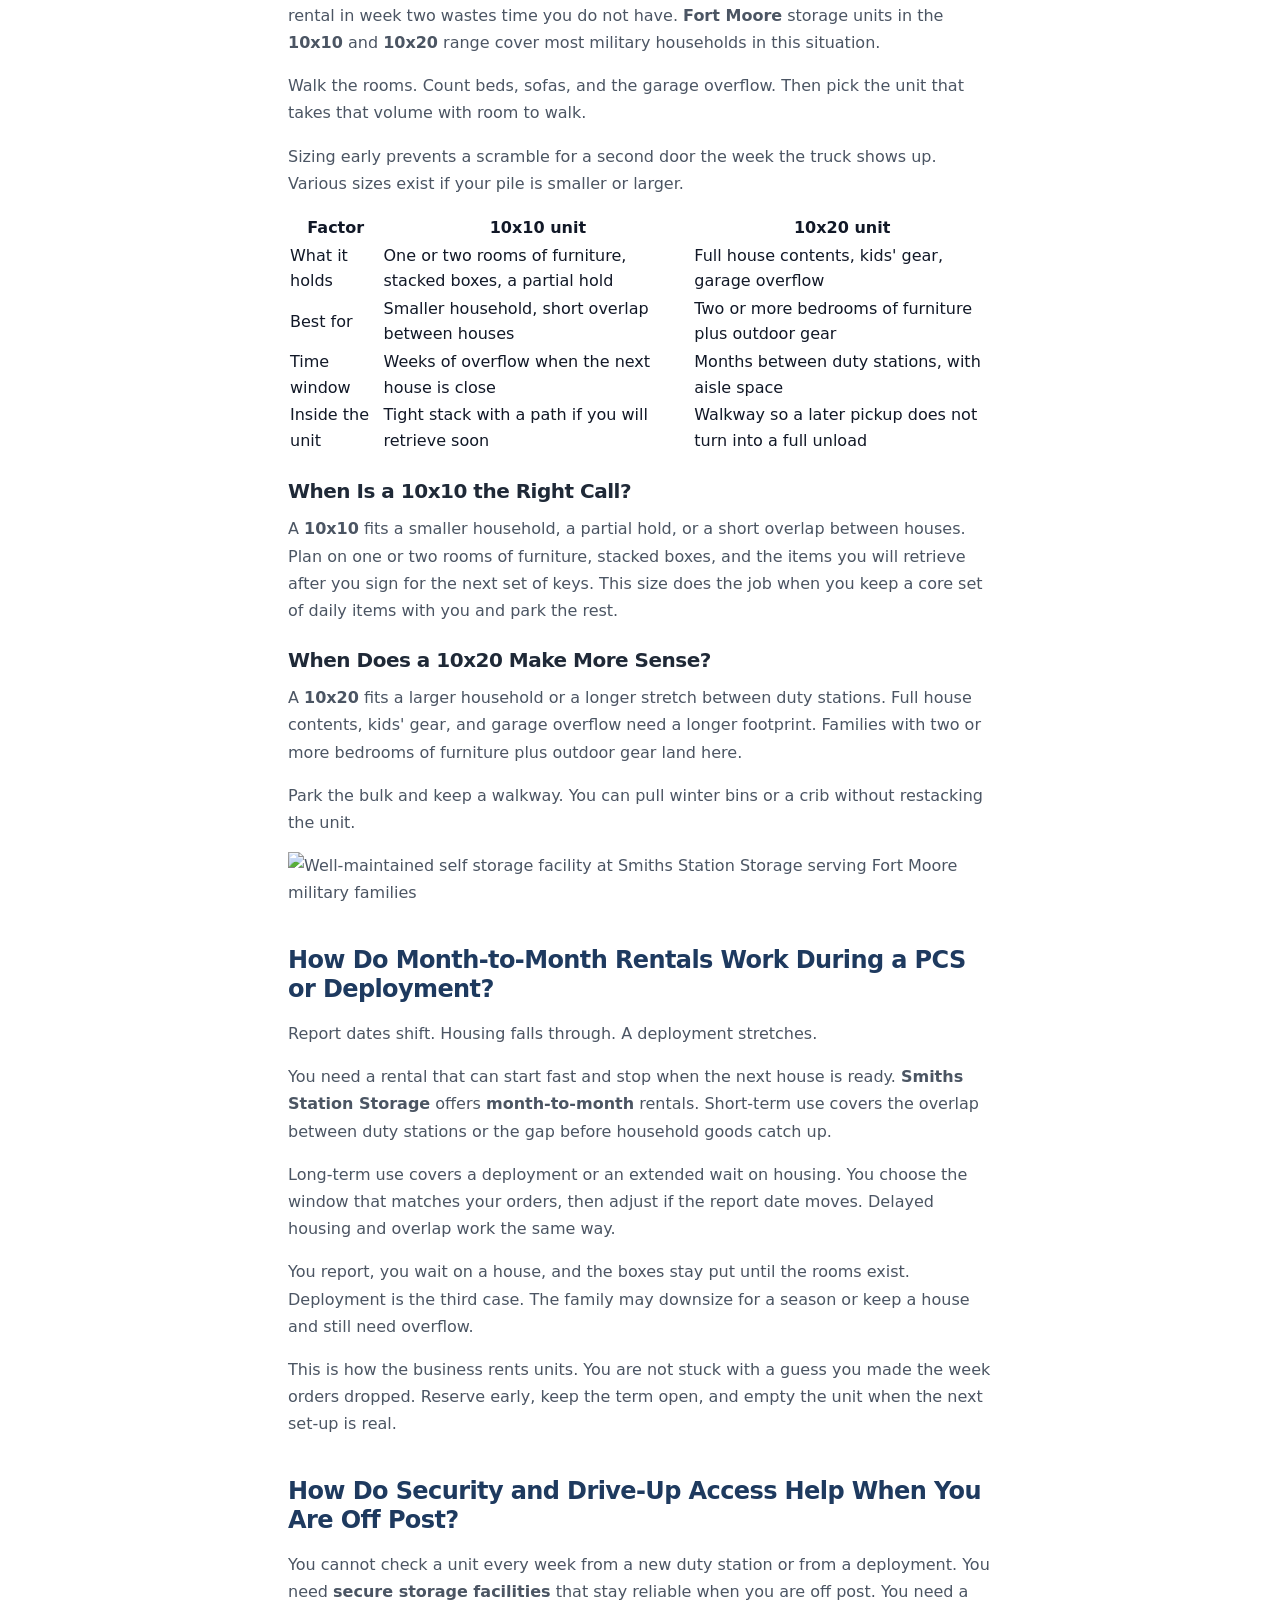
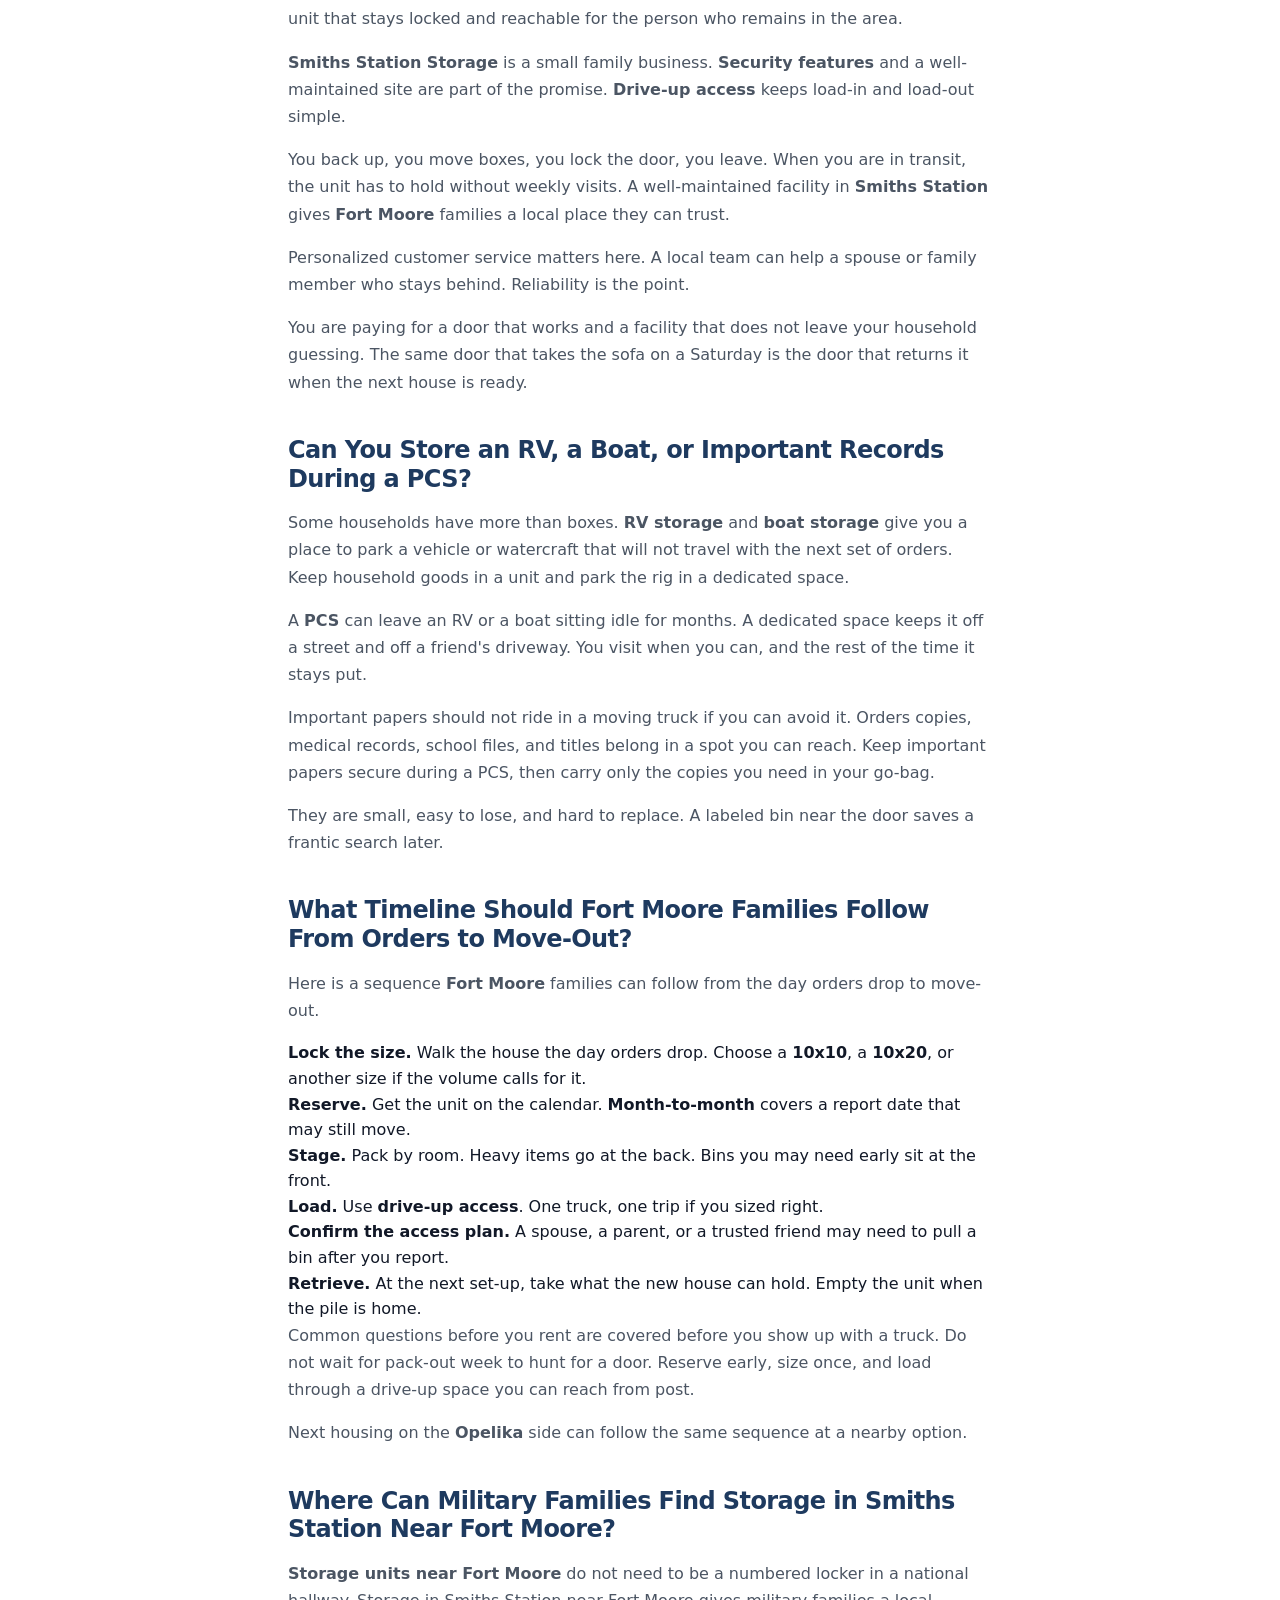
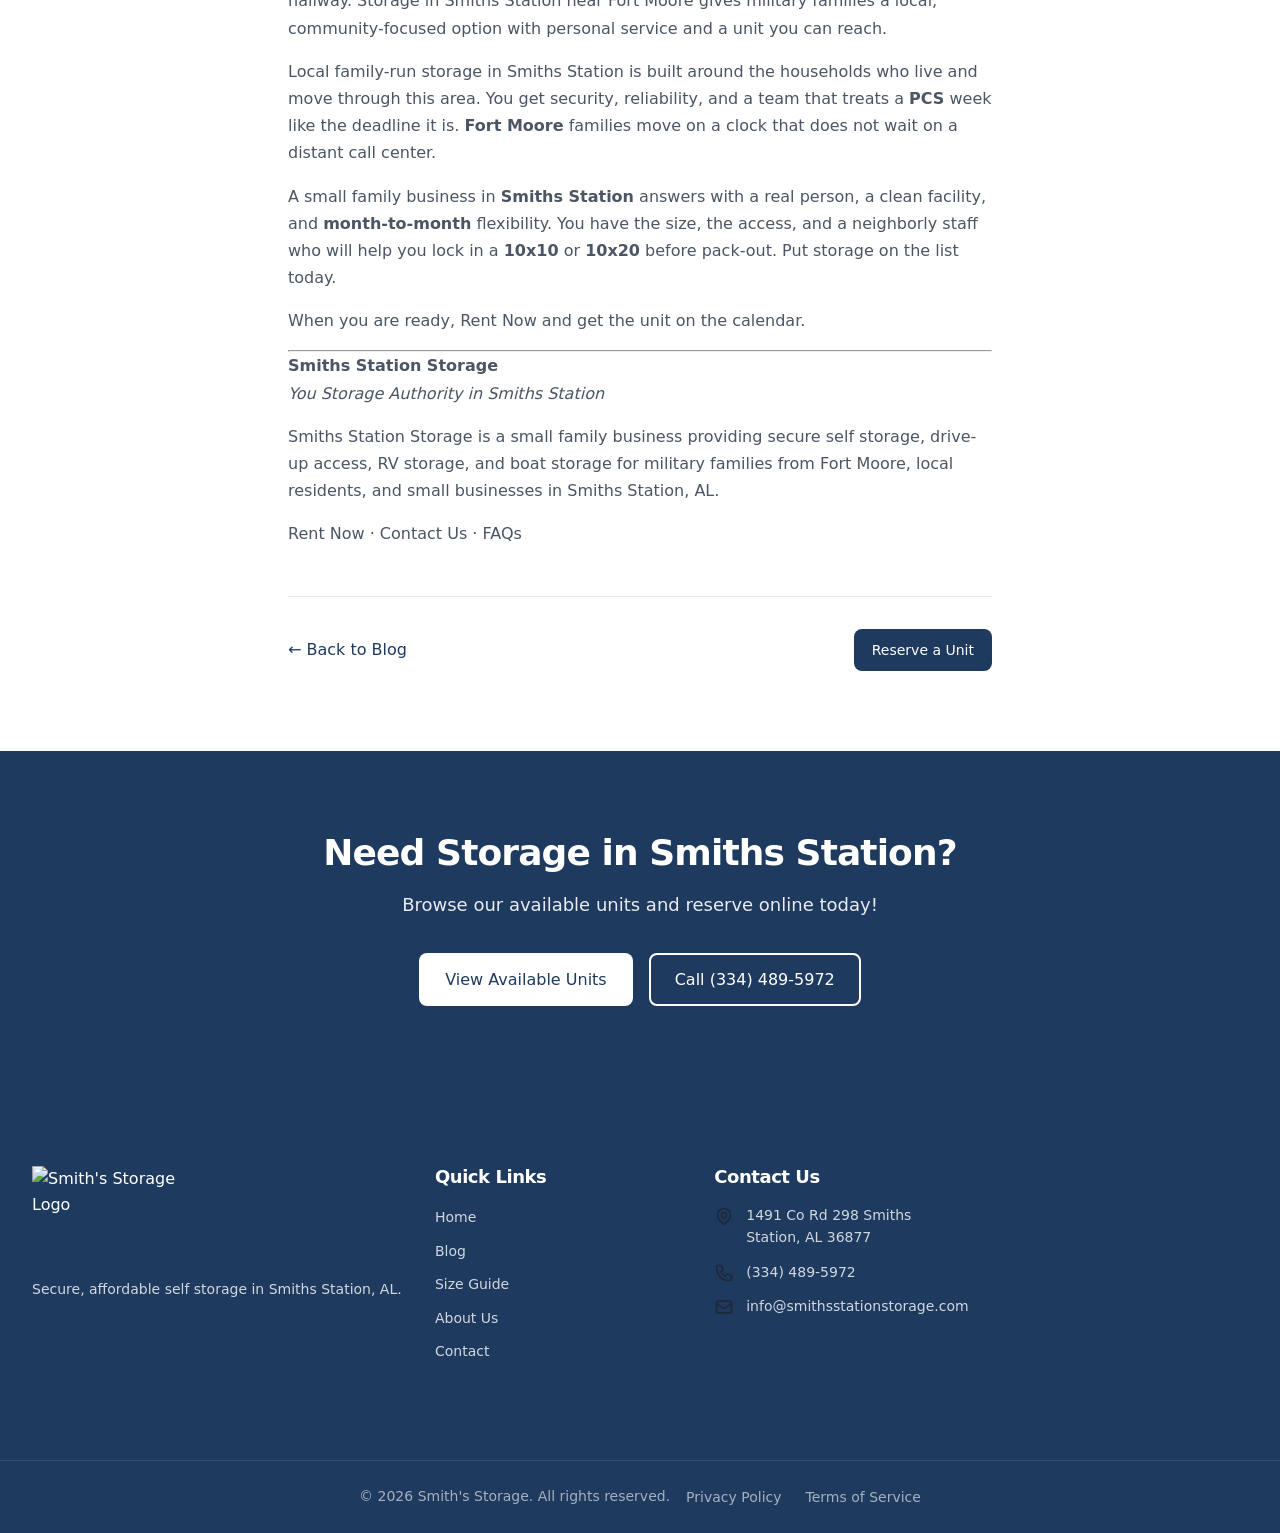
==== commit efbe4af1: "Embed YouTube video bdf3zdbQ5l4 in PCS/Fort Moore post" ====
--- a/posts/2026-09-21-pcs-orders-storage-units-near-fort-moore.html
+++ b/posts/2026-09-21-pcs-orders-storage-units-near-fort-moore.html
@@ -61,6 +61,24 @@
     }
   }
   </script>
+  <script type="application/ld+json">
+  {
+    "@context": "https://schema.org",
+    "@type": "VideoObject",
+    "name": "Storage Units Near Fort Moore: Reserve the Same Day PCS Orders Arrive",
+    "description": "Fort Moore families can reserve storage units near Fort Moore at Smiths Station Storage the same day PCS orders arrive. What to store, take or leave, 10x10 vs 10x20 sizing, month-to-month rentals, and the orders-to-move-out timeline.",
+    "thumbnailUrl": "https://i.ytimg.com/vi/bdf3zdbQ5l4/maxresdefault.jpg",
+    "uploadDate": "2026-09-23T00:38:27+00:00",
+    "duration": "PT7M48S",
+    "embedUrl": "https://www.youtube.com/embed/bdf3zdbQ5l4",
+    "contentUrl": "https://www.youtube.com/watch?v=bdf3zdbQ5l4",
+    "publisher": {
+      "@type": "Organization",
+      "name": "Smiths Station Storage",
+      "url": "https://smithsstationstorage.com"
+    }
+  }
+  </script>
 </head>
 <body>
 <!-- Google Tag Manager (noscript) -->
@@ -123,6 +141,23 @@
 
       <!-- Post Content -->
       <div class="wss-legal-content">
+        <!-- VIDEO EMBED -->
+        <figure style="margin: 0 0 2rem;">
+          <div style="position: relative; width: 100%; padding-top: 56.25%; border-radius: 0.75rem; overflow: hidden; background: #14233B;">
+            <iframe
+              src="https://www.youtube.com/embed/bdf3zdbQ5l4"
+              title="Storage Units Near Fort Moore: Reserve the Same Day PCS Orders Arrive"
+              style="position: absolute; top: 0; left: 0; width: 100%; height: 100%; border: 0;"
+              loading="lazy"
+              allow="accelerometer; autoplay; clipboard-write; encrypted-media; gyroscope; picture-in-picture; web-share"
+              referrerpolicy="strict-origin-when-cross-origin"
+              allowfullscreen></iframe>
+          </div>
+          <figcaption style="font-size: 0.9rem; color: var(--wss-gray-600); margin-top: 0.75rem;">
+            Watch: a storage game plan for Fort Moore families, from the day orders drop to move-out.
+          </figcaption>
+        </figure>
+        <!-- /VIDEO EMBED -->
         <h2 id="pcs-orders-just-dropped-storage-units-near-fort-moore">PCS Orders Just Dropped: Storage Units Near Fort Moore</h2>
 <blockquote>
 <p><strong>TL;DR / Quick Summary:</strong> <strong>Fort Moore</strong> families can reserve <strong>storage units near Fort Moore</strong> in <strong>Smiths Station, AL</strong> the same day <strong>PCS orders</strong> arrive. Pick a <strong>10x10</strong> or <strong>10x20</strong>, use <strong>month-to-month</strong> terms, and load with <strong>drive-up access</strong>. <a href="https://smithsstationstorage.com/">Rent Now</a> before pack-out week.</p>
